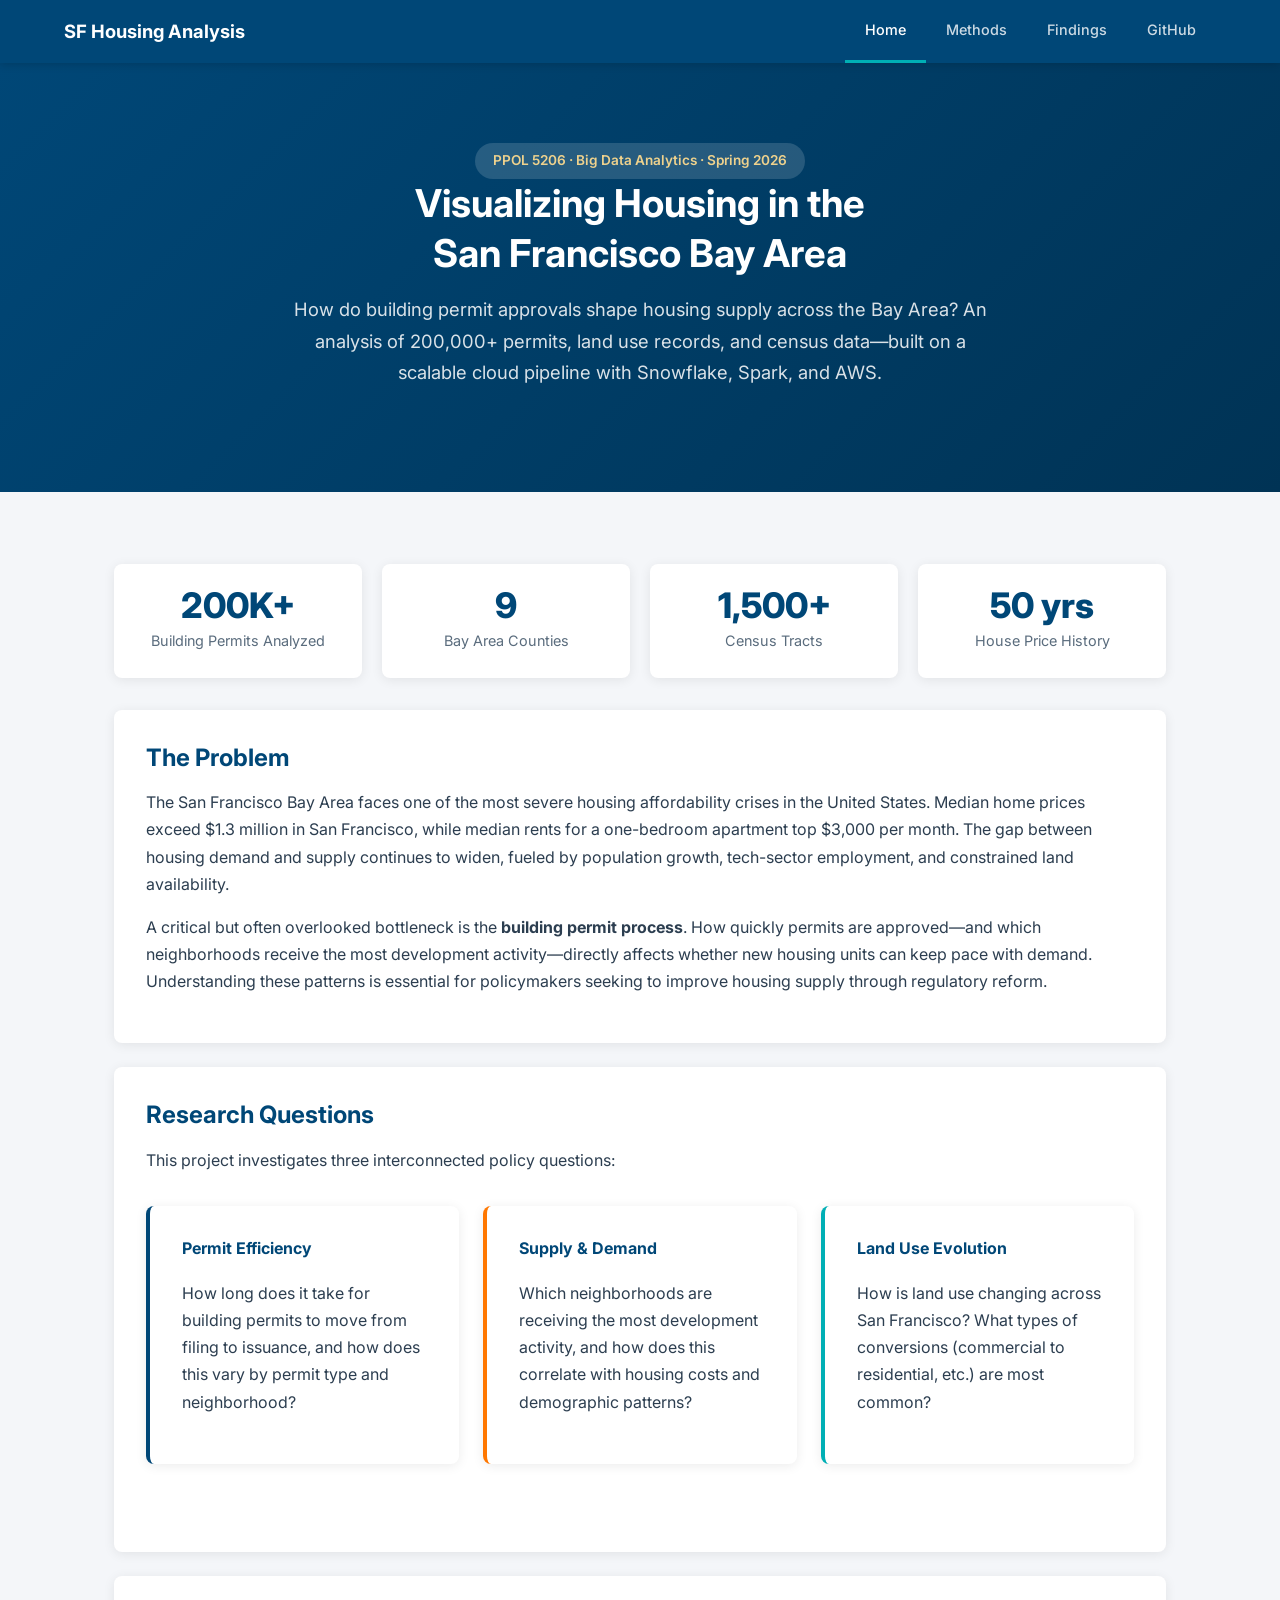
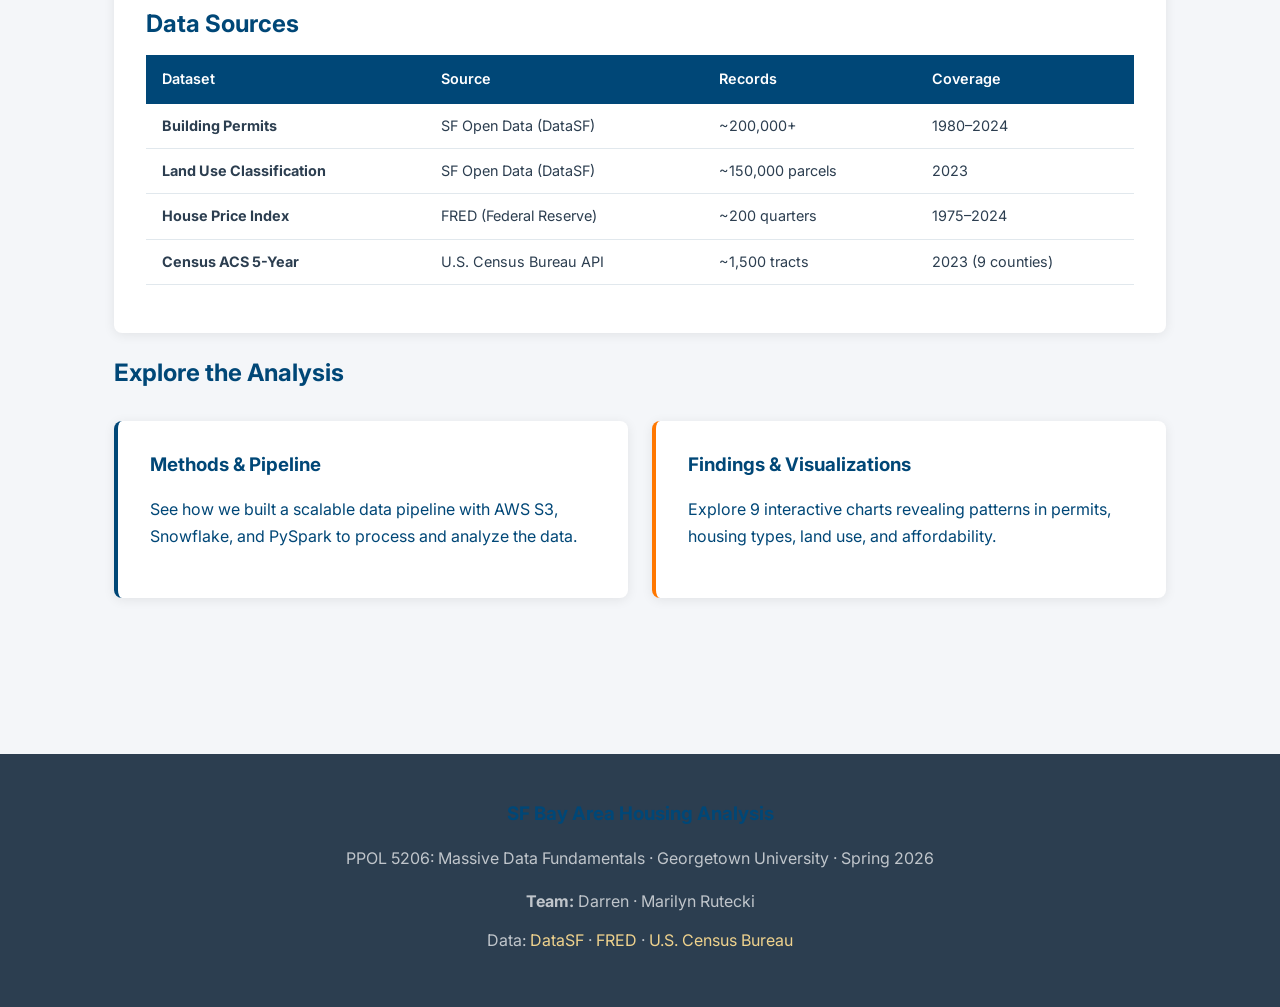
==== docs/index.html @ f175a981 "Initial commit: SF Bay Area housing analysis project" ====
<!DOCTYPE html>
<html lang="en">
<head>
  <meta charset="UTF-8">
  <meta name="viewport" content="width=device-width, initial-scale=1.0">
  <title>SF Bay Area Housing Analysis</title>
  <link rel="preconnect" href="https://fonts.googleapis.com">
  <link href="https://fonts.googleapis.com/css2?family=Inter:wght@400;500;600;700;800&display=swap" rel="stylesheet">
  <link rel="stylesheet" href="css/style.css">
</head>
<body>

<!-- ── Navbar ── -->
<nav class="navbar">
  <div class="navbar-inner">
    <a href="index.html" class="navbar-brand">SF Housing Analysis</a>
    <button class="nav-toggle" onclick="document.querySelector('.navbar-links').classList.toggle('open')">&#9776;</button>
    <ul class="navbar-links">
      <li><a href="index.html" class="active">Home</a></li>
      <li><a href="methods.html">Methods</a></li>
      <li><a href="findings.html">Findings</a></li>
      <li><a href="https://github.com/Darren-Deng-GU/sf-housing-project" target="_blank">GitHub</a></li>
    </ul>
  </div>
</nav>

<!-- ── Hero ── -->
<section class="hero">
  <span class="hero-badge">PPOL 5206 &middot; Big Data Analytics &middot; Spring 2026</span>
  <h1>Visualizing Housing in the<br>San Francisco Bay Area</h1>
  <p>
    How do building permit approvals shape housing supply across the Bay Area?
    An analysis of 200,000+ permits, land use records, and census data—built
    on a scalable cloud pipeline with Snowflake, Spark, and AWS.
  </p>
</section>

<!-- ── Key Stats ── -->
<div class="container">

  <div class="stats-row">
    <div class="stat-card">
      <div class="stat-number">200K+</div>
      <div class="stat-label">Building Permits Analyzed</div>
    </div>
    <div class="stat-card">
      <div class="stat-number">9</div>
      <div class="stat-label">Bay Area Counties</div>
    </div>
    <div class="stat-card">
      <div class="stat-number">1,500+</div>
      <div class="stat-label">Census Tracts</div>
    </div>
    <div class="stat-card">
      <div class="stat-number">50 yrs</div>
      <div class="stat-label">House Price History</div>
    </div>
  </div>

  <!-- ── Problem Statement ── -->
  <div class="card">
    <h2>The Problem</h2>
    <p>
      The San Francisco Bay Area faces one of the most severe housing affordability
      crises in the United States. Median home prices exceed $1.3 million in San Francisco,
      while median rents for a one-bedroom apartment top $3,000 per month. The gap between
      housing demand and supply continues to widen, fueled by population growth, tech-sector
      employment, and constrained land availability.
    </p>
    <p>
      A critical but often overlooked bottleneck is the <strong>building permit process</strong>.
      How quickly permits are approved—and which neighborhoods receive the most development
      activity—directly affects whether new housing units can keep pace with demand.
      Understanding these patterns is essential for policymakers seeking to improve housing
      supply through regulatory reform.
    </p>
  </div>

  <!-- ── Research Questions ── -->
  <div class="card">
    <h2>Research Questions</h2>
    <p>This project investigates three interconnected policy questions:</p>
    <div class="card-grid">
      <div class="card card-accent-blue">
        <h4>Permit Efficiency</h4>
        <p>How long does it take for building permits to move from filing to issuance, and how does this vary by permit type and neighborhood?</p>
      </div>
      <div class="card card-accent-orange">
        <h4>Supply & Demand</h4>
        <p>Which neighborhoods are receiving the most development activity, and how does this correlate with housing costs and demographic patterns?</p>
      </div>
      <div class="card card-accent-teal">
        <h4>Land Use Evolution</h4>
        <p>How is land use changing across San Francisco? What types of conversions (commercial to residential, etc.) are most common?</p>
      </div>
    </div>
  </div>

  <!-- ── Data Sources ── -->
  <div class="card">
    <h2>Data Sources</h2>
    <table class="data-table">
      <thead>
        <tr>
          <th>Dataset</th>
          <th>Source</th>
          <th>Records</th>
          <th>Coverage</th>
        </tr>
      </thead>
      <tbody>
        <tr>
          <td><strong>Building Permits</strong></td>
          <td>SF Open Data (DataSF)</td>
          <td>~200,000+</td>
          <td>1980–2024</td>
        </tr>
        <tr>
          <td><strong>Land Use Classification</strong></td>
          <td>SF Open Data (DataSF)</td>
          <td>~150,000 parcels</td>
          <td>2023</td>
        </tr>
        <tr>
          <td><strong>House Price Index</strong></td>
          <td>FRED (Federal Reserve)</td>
          <td>~200 quarters</td>
          <td>1975–2024</td>
        </tr>
        <tr>
          <td><strong>Census ACS 5-Year</strong></td>
          <td>U.S. Census Bureau API</td>
          <td>~1,500 tracts</td>
          <td>2023 (9 counties)</td>
        </tr>
      </tbody>
    </table>
  </div>

  <!-- ── Navigation Cards ── -->
  <h2>Explore the Analysis</h2>
  <div class="card-grid">
    <a href="methods.html" style="text-decoration: none;">
      <div class="card card-accent-blue">
        <h3>Methods &amp; Pipeline</h3>
        <p>See how we built a scalable data pipeline with AWS S3, Snowflake, and PySpark to process and analyze the data.</p>
      </div>
    </a>
    <a href="findings.html" style="text-decoration: none;">
      <div class="card card-accent-orange">
        <h3>Findings &amp; Visualizations</h3>
        <p>Explore 9 interactive charts revealing patterns in permits, housing types, land use, and affordability.</p>
      </div>
    </a>
  </div>

</div>

<!-- ── Footer ── -->
<footer class="footer">
  <h3>SF Bay Area Housing Analysis</h3>
  <p>PPOL 5206: Massive Data Fundamentals &middot; Georgetown University &middot; Spring 2026</p>
  <p style="margin-top: 16px;">
    <!-- ← Add team member names here -->
    <strong>Team:</strong> Darren &middot; Marilyn Rutecki
  </p>
  <p style="margin-top: 12px;">
    Data: <a href="https://datasf.org/opendata/" target="_blank">DataSF</a> &middot;
    <a href="https://fred.stlouisfed.org/" target="_blank">FRED</a> &middot;
    <a href="https://data.census.gov/" target="_blank">U.S. Census Bureau</a>
  </p>
</footer>

</body>
</html>
---- docs/css/style.css ----
/* ============================================================
   SF Bay Area Housing Project — GitHub Pages Stylesheet
   ============================================================ */

/* ── Variables ── */
:root {
  --yale-blue: #004777;
  --deep-red: #A30000;
  --harvest-orange: #FF7700;
  --soft-peach: #EFD28D;
  --tropical-teal: #00AFB5;
  --bg-light: #f4f6f9;
  --text-primary: #2c3e50;
  --text-secondary: #5a6c7d;
  --border-light: #e1e8ed;
  --shadow: 0 2px 12px rgba(0, 0, 0, 0.08);
  --shadow-hover: 0 4px 20px rgba(0, 0, 0, 0.12);
  --radius: 8px;
}

/* ── Reset & Base ── */
*, *::before, *::after { box-sizing: border-box; }

body {
  font-family: "Inter", -apple-system, BlinkMacSystemFont, "Segoe UI", sans-serif;
  color: var(--text-primary);
  background: var(--bg-light);
  margin: 0;
  padding: 0;
  line-height: 1.7;
  font-size: 16px;
}

h1, h2, h3, h4 {
  color: var(--yale-blue);
  line-height: 1.3;
  margin-top: 0;
}

a { color: var(--yale-blue); text-decoration: none; }
a:hover { color: var(--tropical-teal); }

img { max-width: 100%; height: auto; }

/* ── Navbar ── */
.navbar {
  background: var(--yale-blue);
  color: white;
  padding: 0;
  position: sticky;
  top: 0;
  z-index: 1000;
  box-shadow: 0 2px 8px rgba(0, 0, 0, 0.15);
}

.navbar-inner {
  max-width: 1200px;
  margin: 0 auto;
  display: flex;
  align-items: center;
  justify-content: space-between;
  padding: 0 24px;
}

.navbar-brand {
  font-size: 1.15rem;
  font-weight: 700;
  color: white;
  padding: 16px 0;
  white-space: nowrap;
}

.navbar-links {
  display: flex;
  gap: 0;
  list-style: none;
  margin: 0;
  padding: 0;
}

.navbar-links a {
  color: rgba(255, 255, 255, 0.8);
  padding: 18px 20px;
  display: block;
  font-size: 0.9rem;
  font-weight: 500;
  border-bottom: 3px solid transparent;
  transition: all 0.2s;
}

.navbar-links a:hover,
.navbar-links a.active {
  color: white;
  border-bottom-color: var(--tropical-teal);
}

/* Mobile nav toggle */
.nav-toggle { display: none; background: none; border: none; color: white; font-size: 1.5rem; cursor: pointer; padding: 16px 0; }

/* ── Page Container ── */
.container {
  max-width: 1100px;
  margin: 0 auto;
  padding: 40px 24px;
}

/* ── Hero Section ── */
.hero {
  background: linear-gradient(135deg, var(--yale-blue) 0%, #003355 100%);
  color: white;
  padding: 80px 24px;
  text-align: center;
}

.hero h1 {
  color: white;
  font-size: 2.4rem;
  margin-bottom: 16px;
}

.hero p {
  color: rgba(255, 255, 255, 0.85);
  font-size: 1.15rem;
  max-width: 700px;
  margin: 0 auto 24px;
}

.hero-badge {
  display: inline-block;
  background: rgba(255, 255, 255, 0.15);
  color: var(--soft-peach);
  padding: 6px 18px;
  border-radius: 20px;
  font-size: 0.85rem;
  font-weight: 600;
}

/* ── Cards ── */
.card {
  background: white;
  border-radius: var(--radius);
  box-shadow: var(--shadow);
  padding: 32px;
  margin-bottom: 24px;
  transition: box-shadow 0.2s;
}

.card:hover { box-shadow: var(--shadow-hover); }

.card h2 { margin-bottom: 16px; }

.card-grid {
  display: grid;
  grid-template-columns: repeat(auto-fit, minmax(300px, 1fr));
  gap: 24px;
  margin: 32px 0;
}

/* Cards with colored left border */
.card-accent-blue { border-left: 4px solid var(--yale-blue); }
.card-accent-orange { border-left: 4px solid var(--harvest-orange); }
.card-accent-teal { border-left: 4px solid var(--tropical-teal); }
.card-accent-red { border-left: 4px solid var(--deep-red); }

/* ── Stats Row ── */
.stats-row {
  display: grid;
  grid-template-columns: repeat(auto-fit, minmax(200px, 1fr));
  gap: 20px;
  margin: 32px 0;
}

.stat-card {
  background: white;
  border-radius: var(--radius);
  box-shadow: var(--shadow);
  padding: 24px;
  text-align: center;
}

.stat-number {
  font-size: 2.2rem;
  font-weight: 800;
  color: var(--yale-blue);
  line-height: 1;
  margin-bottom: 6px;
}

.stat-label {
  color: var(--text-secondary);
  font-size: 0.9rem;
}

/* ── Chart Container ── */
.chart-section {
  margin: 40px 0;
}

.chart-section h3 {
  margin-bottom: 8px;
}

.chart-description {
  color: var(--text-secondary);
  margin-bottom: 16px;
  font-size: 0.95rem;
}

.chart-frame {
  width: 100%;
  min-height: 550px;
  border: 1px solid var(--border-light);
  border-radius: var(--radius);
  background: white;
}

/* ── Pipeline Diagram ── */
.pipeline {
  display: flex;
  align-items: center;
  justify-content: center;
  flex-wrap: wrap;
  gap: 12px;
  margin: 32px 0;
  padding: 24px;
  background: white;
  border-radius: var(--radius);
  box-shadow: var(--shadow);
}

.pipeline-step {
  background: var(--yale-blue);
  color: white;
  padding: 14px 22px;
  border-radius: 6px;
  font-size: 0.9rem;
  font-weight: 600;
  text-align: center;
  min-width: 140px;
}

.pipeline-step.alt { background: var(--tropical-teal); }
.pipeline-step.highlight { background: var(--harvest-orange); }

.pipeline-arrow {
  font-size: 1.5rem;
  color: var(--text-secondary);
}

/* ── Code Block ── */
.code-block {
  background: #1e293b;
  color: #e2e8f0;
  padding: 20px 24px;
  border-radius: var(--radius);
  overflow-x: auto;
  font-family: "Fira Code", "Consolas", monospace;
  font-size: 0.85rem;
  line-height: 1.6;
  margin: 16px 0;
}

.code-block .comment { color: #64748b; }
.code-block .keyword { color: #38bdf8; }
.code-block .string { color: #a5f3fc; }

/* ── Table ── */
table.data-table {
  width: 100%;
  border-collapse: collapse;
  margin: 16px 0;
  font-size: 0.9rem;
}

table.data-table th {
  background: var(--yale-blue);
  color: white;
  padding: 12px 16px;
  text-align: left;
  font-weight: 600;
}

table.data-table td {
  padding: 10px 16px;
  border-bottom: 1px solid var(--border-light);
}

table.data-table tr:hover { background: #f8fafc; }

/* ── Footer ── */
.footer {
  background: #2c3e50;
  color: white;
  padding: 48px 24px;
  text-align: center;
  margin-top: 60px;
}

.footer a { color: var(--soft-peach); }
.footer p { color: rgba(255, 255, 255, 0.7); margin: 4px 0; }

/* ── Responsive ── */
@media (max-width: 768px) {
  .hero h1 { font-size: 1.8rem; }
  .hero { padding: 50px 20px; }
  .container { padding: 24px 16px; }
  .navbar-links { display: none; flex-direction: column; background: var(--yale-blue); position: absolute; top: 100%; left: 0; right: 0; }
  .navbar-links.open { display: flex; }
  .navbar-links a { padding: 14px 24px; border-bottom: 1px solid rgba(255,255,255,0.1); }
  .nav-toggle { display: block; }
  .pipeline { flex-direction: column; }
  .pipeline-arrow { transform: rotate(90deg); }
  .card { padding: 20px; }
  .chart-frame { min-height: 400px; }
}
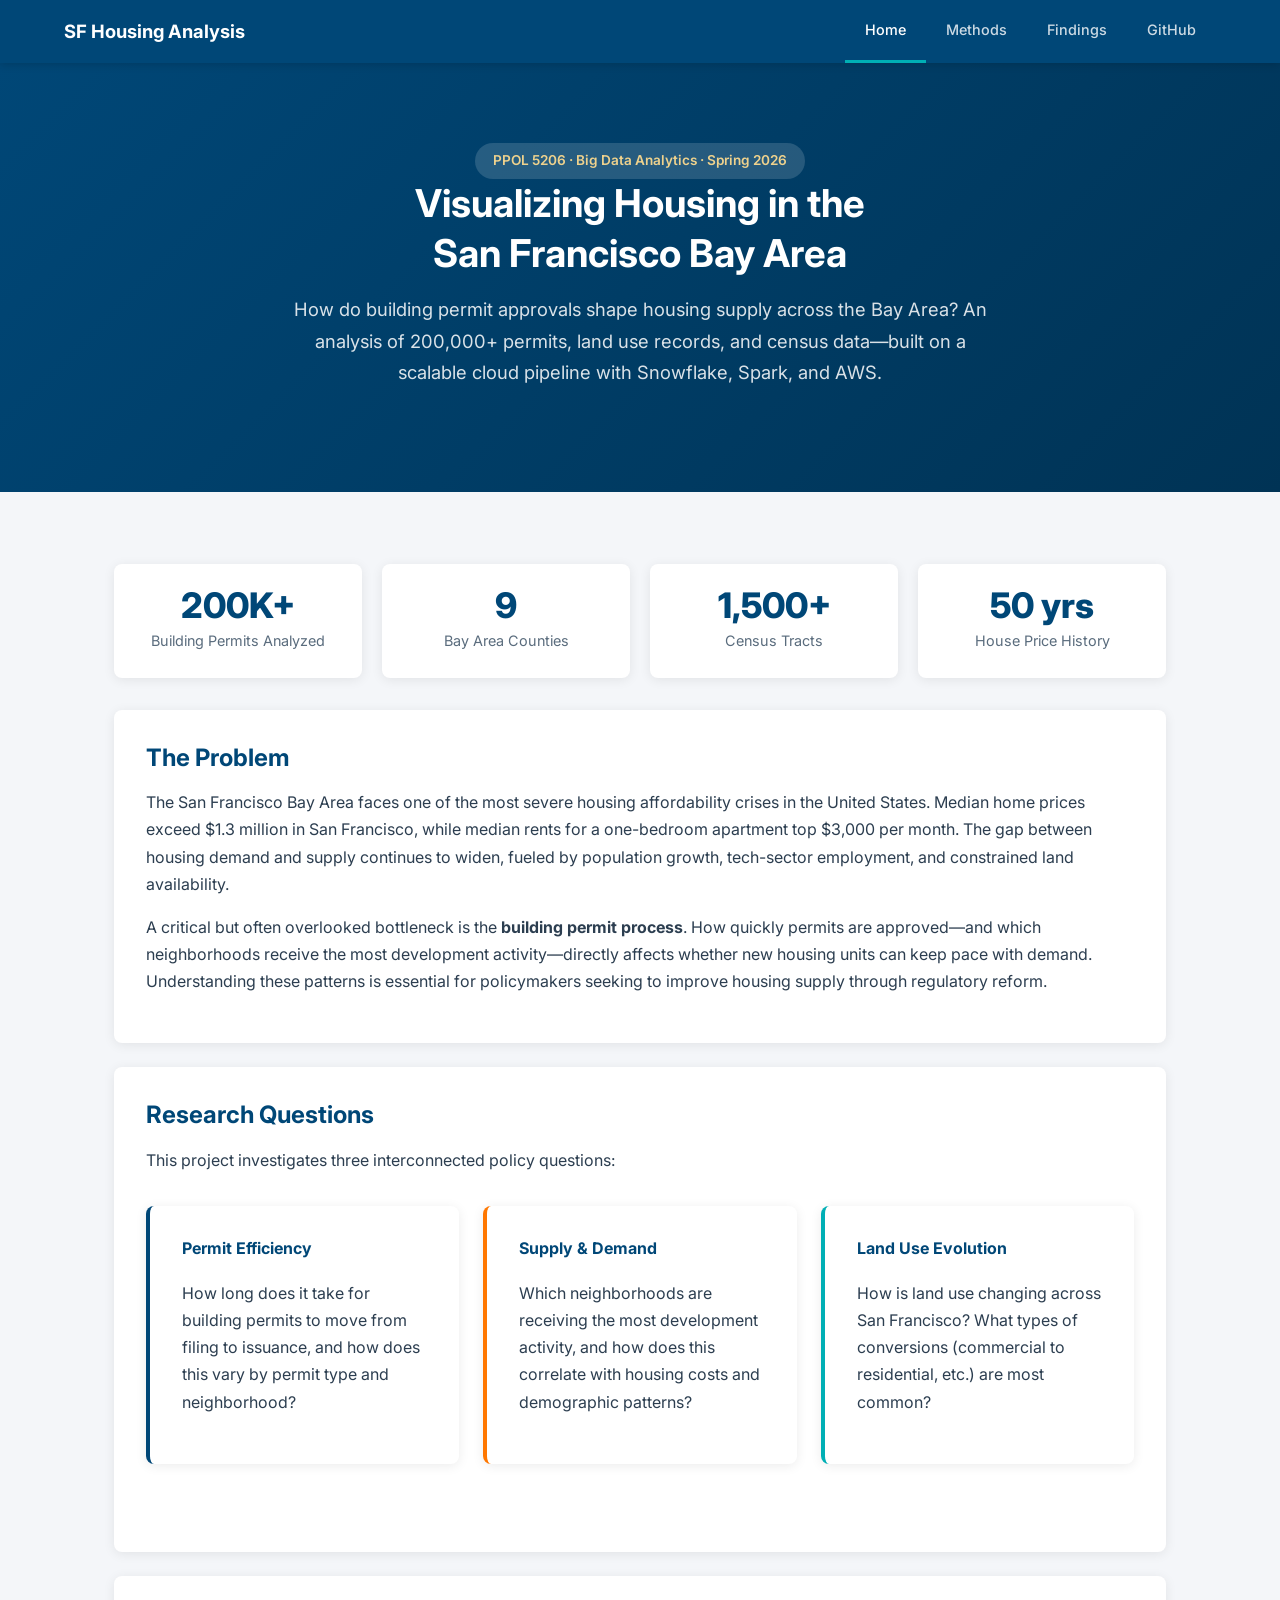
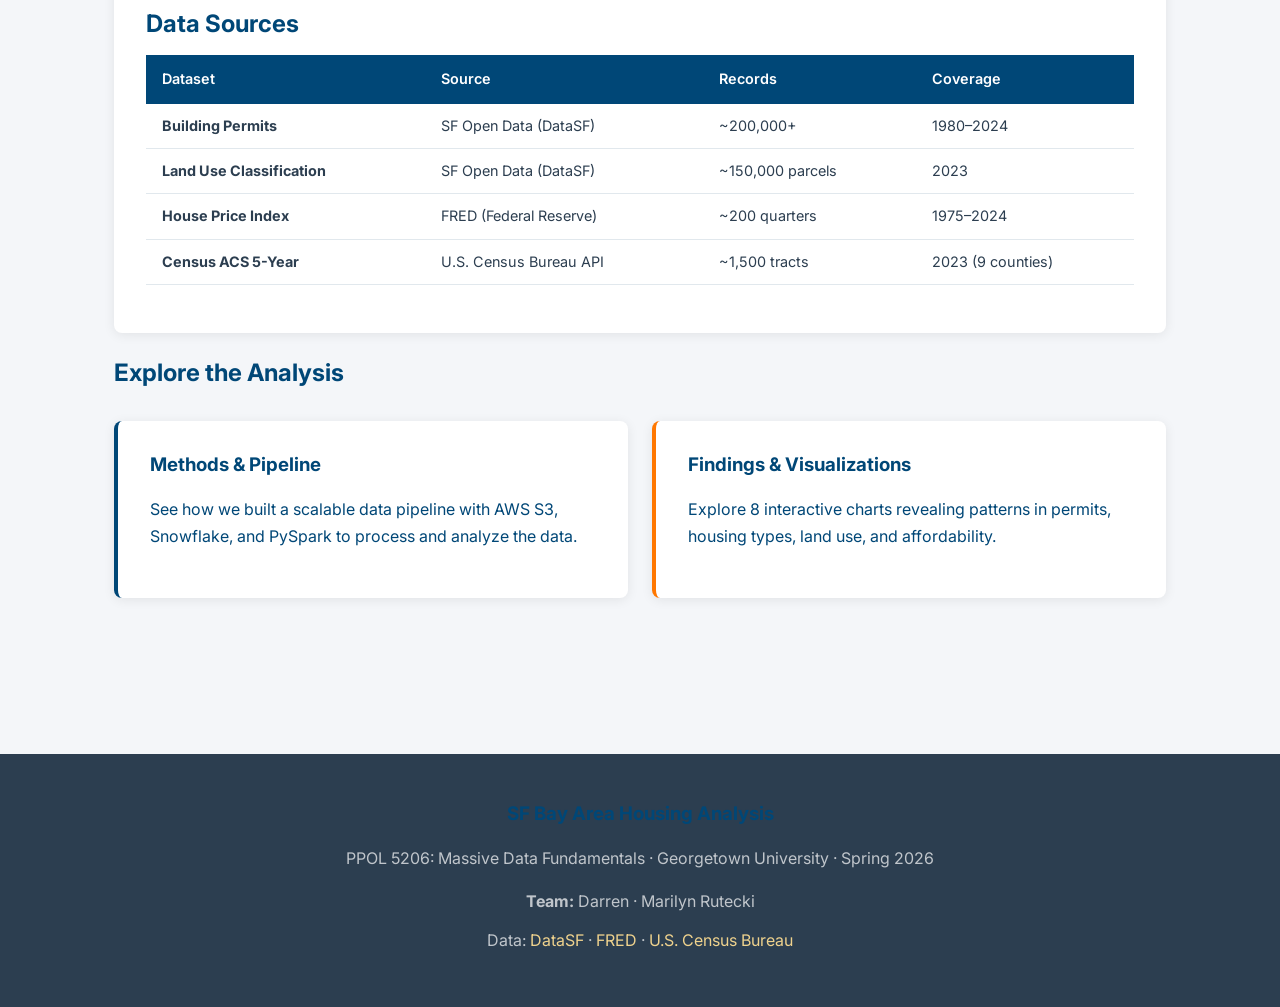
==== commit d64ab351: "Fix chart count inconsistencies (8 charts, not 9)" ====
--- a/docs/index.html
+++ b/docs/index.html
@@ -149,7 +149,7 @@
     <a href="findings.html" style="text-decoration: none;">
       <div class="card card-accent-orange">
         <h3>Findings &amp; Visualizations</h3>
-        <p>Explore 9 interactive charts revealing patterns in permits, housing types, land use, and affordability.</p>
+        <p>Explore 8 interactive charts revealing patterns in permits, housing types, land use, and affordability.</p>
       </div>
     </a>
   </div>
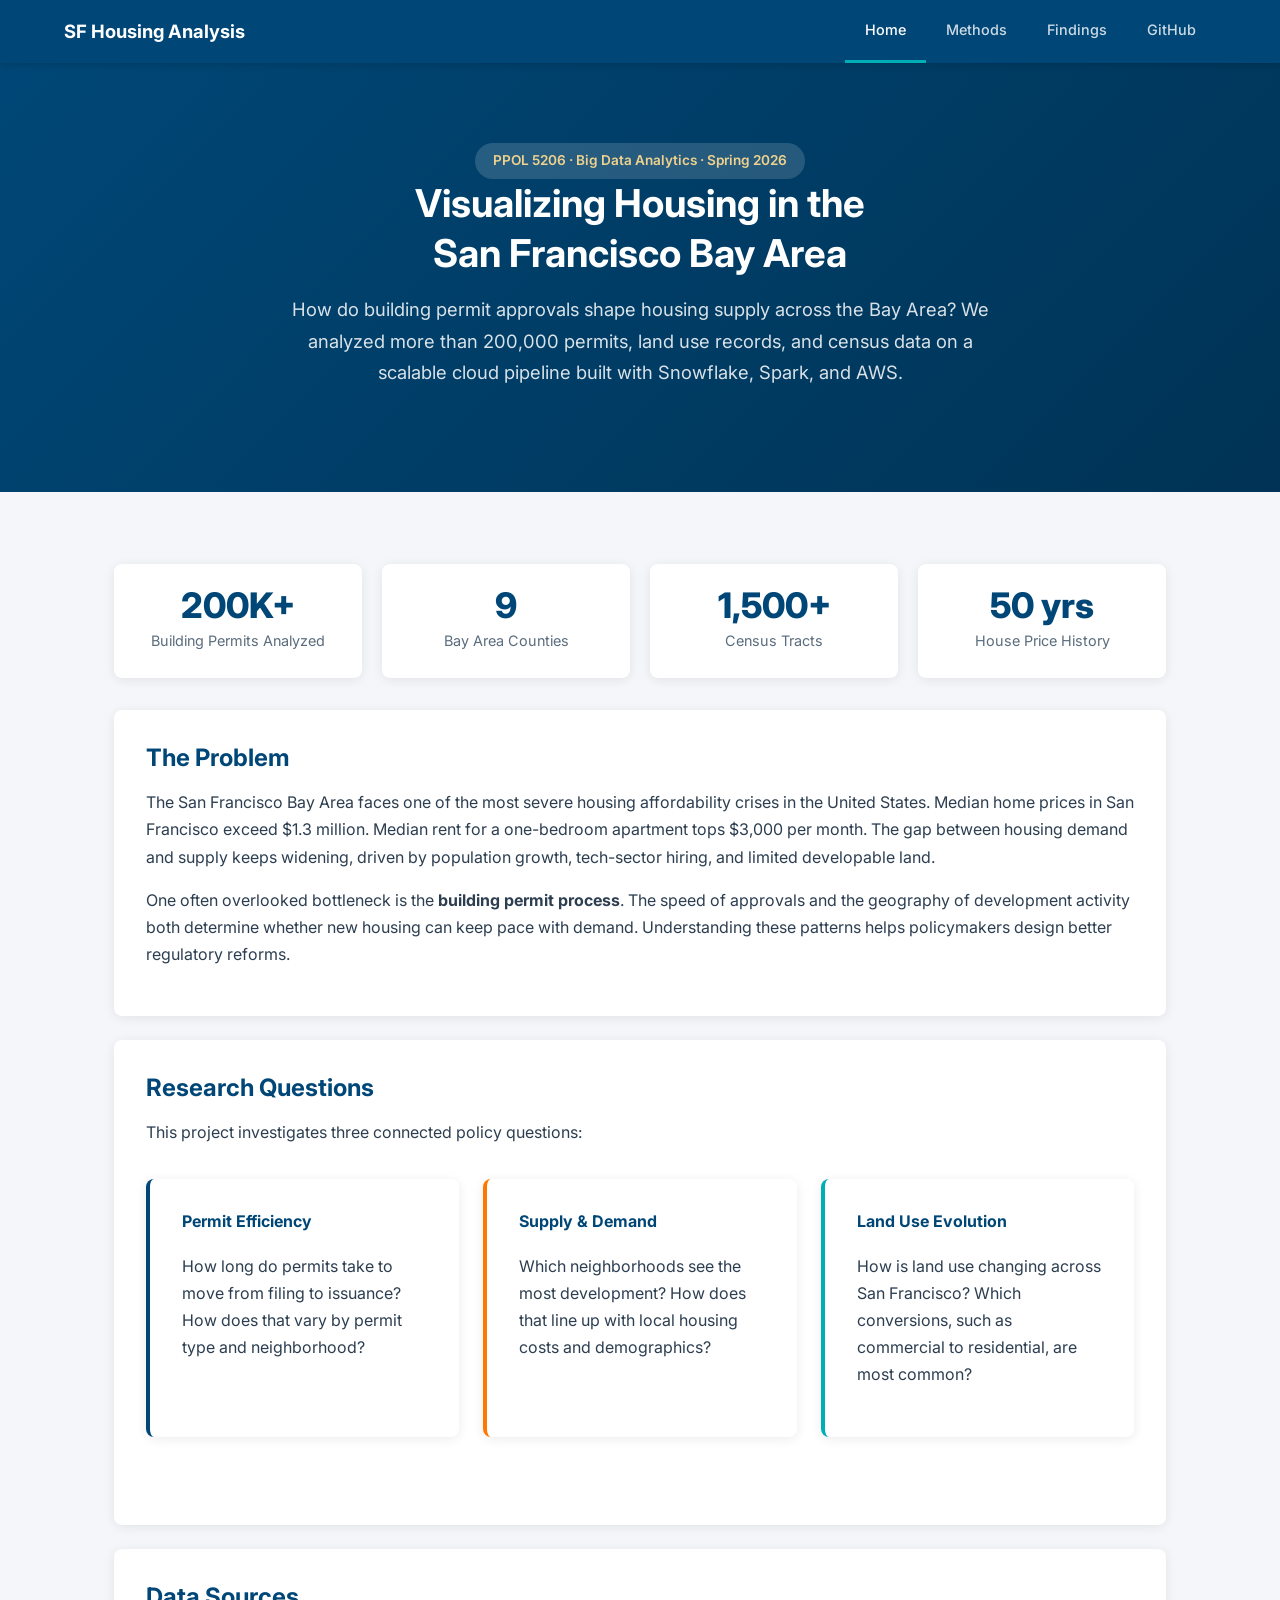
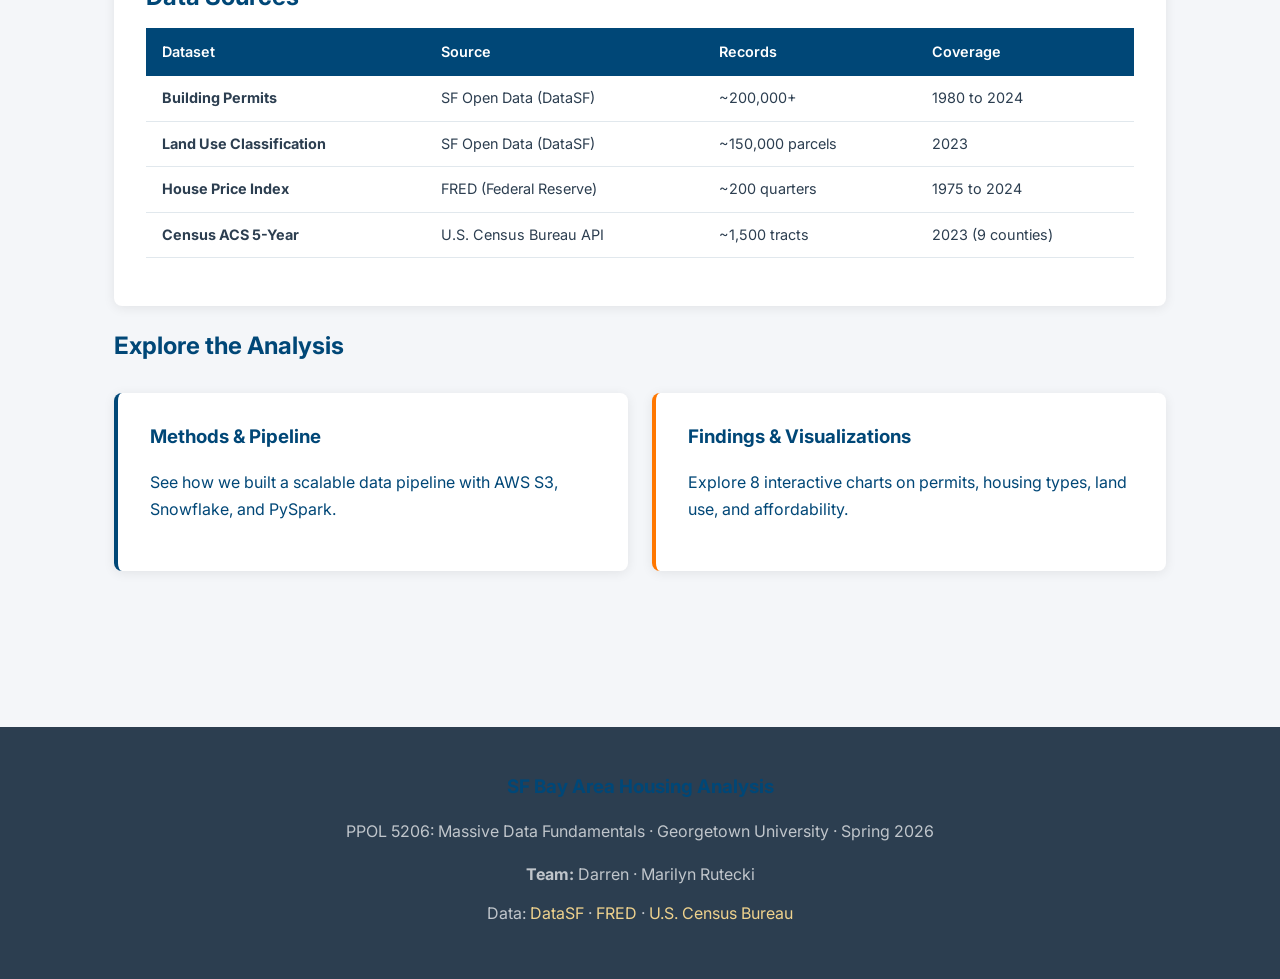
==== commit 5d5b5131: "Rewrite website prose for clarity; remove em dashes" ====
--- a/docs/index.html
+++ b/docs/index.html
@@ -30,8 +30,8 @@
   <h1>Visualizing Housing in the<br>San Francisco Bay Area</h1>
   <p>
     How do building permit approvals shape housing supply across the Bay Area?
-    An analysis of 200,000+ permits, land use records, and census data—built
-    on a scalable cloud pipeline with Snowflake, Spark, and AWS.
+    We analyzed more than 200,000 permits, land use records, and census data
+    on a scalable cloud pipeline built with Snowflake, Spark, and AWS.
   </p>
 </section>
 
@@ -61,37 +61,37 @@
   <div class="card">
     <h2>The Problem</h2>
     <p>
-      The San Francisco Bay Area faces one of the most severe housing affordability
-      crises in the United States. Median home prices exceed $1.3 million in San Francisco,
-      while median rents for a one-bedroom apartment top $3,000 per month. The gap between
-      housing demand and supply continues to widen, fueled by population growth, tech-sector
-      employment, and constrained land availability.
+      The San Francisco Bay Area faces one of the most severe housing
+      affordability crises in the United States. Median home prices in
+      San Francisco exceed $1.3 million. Median rent for a one-bedroom
+      apartment tops $3,000 per month. The gap between housing demand
+      and supply keeps widening, driven by population growth, tech-sector
+      hiring, and limited developable land.
     </p>
     <p>
-      A critical but often overlooked bottleneck is the <strong>building permit process</strong>.
-      How quickly permits are approved—and which neighborhoods receive the most development
-      activity—directly affects whether new housing units can keep pace with demand.
-      Understanding these patterns is essential for policymakers seeking to improve housing
-      supply through regulatory reform.
+      One often overlooked bottleneck is the <strong>building permit process</strong>.
+      The speed of approvals and the geography of development activity both
+      determine whether new housing can keep pace with demand. Understanding
+      these patterns helps policymakers design better regulatory reforms.
     </p>
   </div>
 
   <!-- ── Research Questions ── -->
   <div class="card">
     <h2>Research Questions</h2>
-    <p>This project investigates three interconnected policy questions:</p>
+    <p>This project investigates three connected policy questions:</p>
     <div class="card-grid">
       <div class="card card-accent-blue">
         <h4>Permit Efficiency</h4>
-        <p>How long does it take for building permits to move from filing to issuance, and how does this vary by permit type and neighborhood?</p>
+        <p>How long do permits take to move from filing to issuance? How does that vary by permit type and neighborhood?</p>
       </div>
       <div class="card card-accent-orange">
-        <h4>Supply & Demand</h4>
-        <p>Which neighborhoods are receiving the most development activity, and how does this correlate with housing costs and demographic patterns?</p>
+        <h4>Supply &amp; Demand</h4>
+        <p>Which neighborhoods see the most development? How does that line up with local housing costs and demographics?</p>
       </div>
       <div class="card card-accent-teal">
         <h4>Land Use Evolution</h4>
-        <p>How is land use changing across San Francisco? What types of conversions (commercial to residential, etc.) are most common?</p>
+        <p>How is land use changing across San Francisco? Which conversions, such as commercial to residential, are most common?</p>
       </div>
     </div>
   </div>
@@ -113,7 +113,7 @@
           <td><strong>Building Permits</strong></td>
           <td>SF Open Data (DataSF)</td>
           <td>~200,000+</td>
-          <td>1980–2024</td>
+          <td>1980 to 2024</td>
         </tr>
         <tr>
           <td><strong>Land Use Classification</strong></td>
@@ -125,7 +125,7 @@
           <td><strong>House Price Index</strong></td>
           <td>FRED (Federal Reserve)</td>
           <td>~200 quarters</td>
-          <td>1975–2024</td>
+          <td>1975 to 2024</td>
         </tr>
         <tr>
           <td><strong>Census ACS 5-Year</strong></td>
@@ -143,13 +143,13 @@
     <a href="methods.html" style="text-decoration: none;">
       <div class="card card-accent-blue">
         <h3>Methods &amp; Pipeline</h3>
-        <p>See how we built a scalable data pipeline with AWS S3, Snowflake, and PySpark to process and analyze the data.</p>
+        <p>See how we built a scalable data pipeline with AWS S3, Snowflake, and PySpark.</p>
       </div>
     </a>
     <a href="findings.html" style="text-decoration: none;">
       <div class="card card-accent-orange">
         <h3>Findings &amp; Visualizations</h3>
-        <p>Explore 8 interactive charts revealing patterns in permits, housing types, land use, and affordability.</p>
+        <p>Explore 8 interactive charts on permits, housing types, land use, and affordability.</p>
       </div>
     </a>
   </div>
--- a/docs/css/style.css
+++ b/docs/css/style.css
@@ -1,5 +1,5 @@
 /* ============================================================
-   SF Bay Area Housing Project — GitHub Pages Stylesheet
+   SF Bay Area Housing Project | GitHub Pages Stylesheet
    ============================================================ */
 
 /* ── Variables ── */
